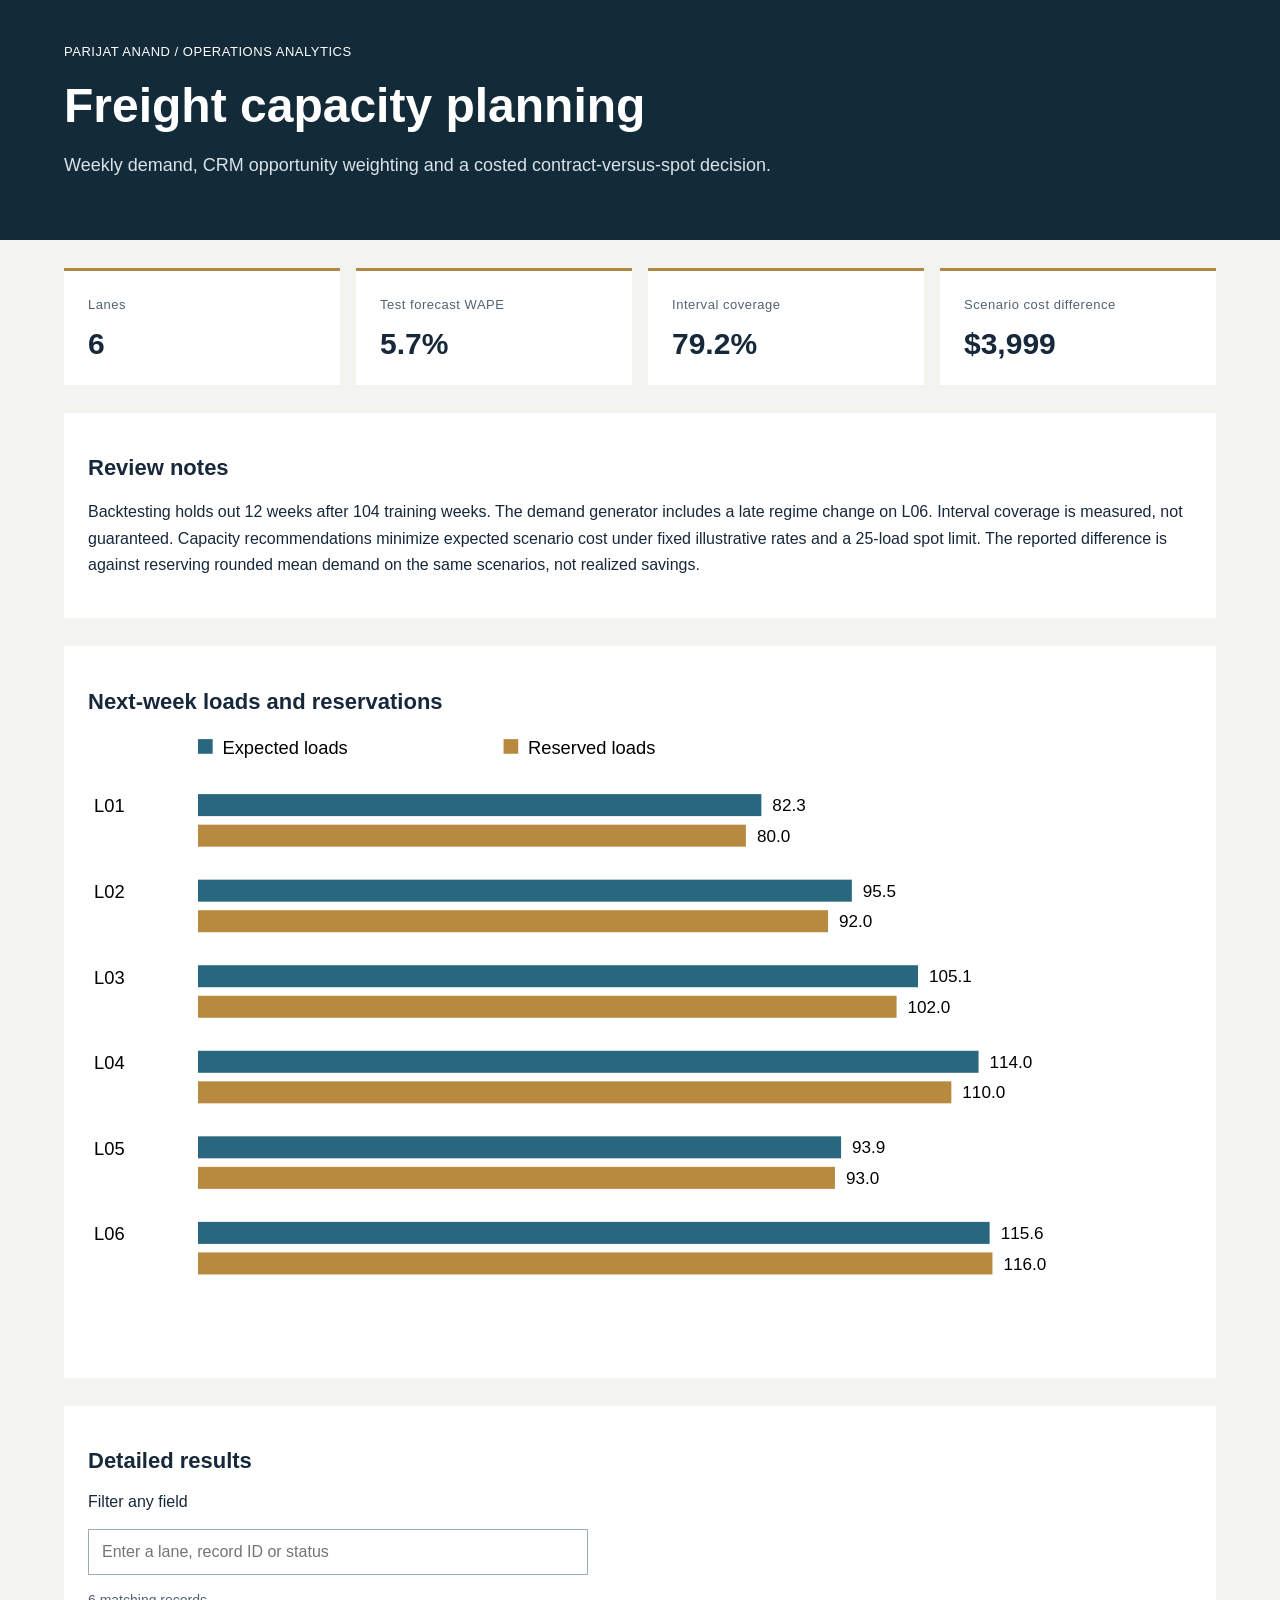
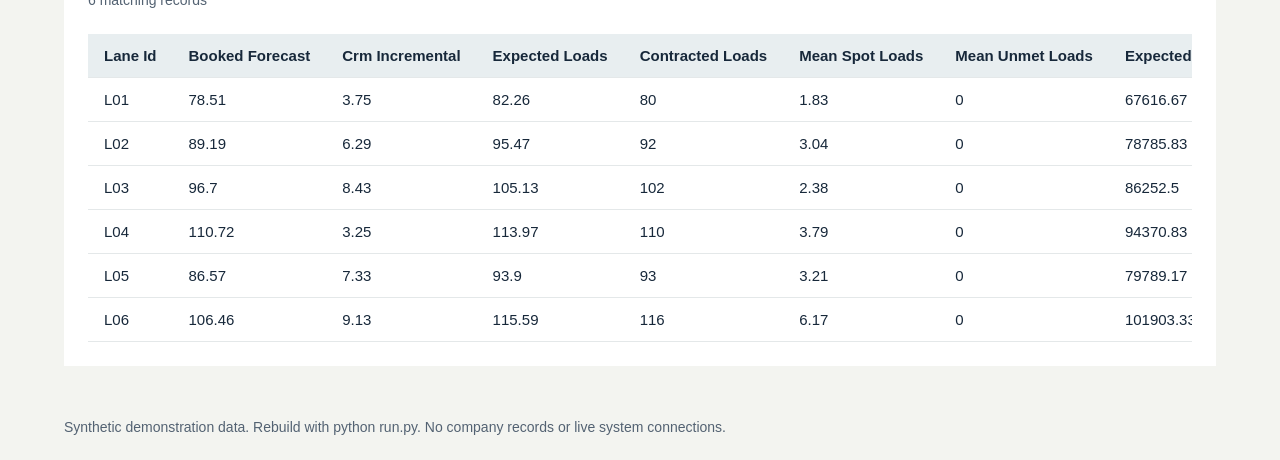
==== reports/capacity.html @ 83668354 "Publish professional portfolio with experience and selected analytics projects" ====
<!doctype html><html lang="en"><meta charset="utf-8"><meta name="viewport" content="width=device-width,initial-scale=1">
    <title>Freight capacity planning</title><style>
    :root{font-family:Arial,sans-serif;color:#17283a;background:#f3f4f0}*{box-sizing:border-box}body{margin:0}header{padding:42px 5vw;background:#132a39;color:#fff}header p{color:#d7e3e9;max-width:900px;line-height:1.6;font-size:18px}h1{font-size:clamp(30px,4vw,48px);margin:18px 0}small{font-size:13px;letter-spacing:.04em}main{padding:28px 5vw;max-width:1600px;margin:auto}.cards{display:grid;grid-template-columns:repeat(auto-fit,minmax(190px,1fr));gap:16px}article{background:white;padding:24px;border-top:3px solid #b28743}article small{color:#526273}strong{display:block;font-size:30px;margin-top:14px}section{margin-top:28px;background:white;padding:24px}h2{font-size:22px}p{line-height:1.65}input{padding:13px;font-size:16px;border:1px solid #9babb6;width:min(100%,500px)}.scroll{overflow:auto;margin-top:22px;max-height:560px}table{border-collapse:collapse;width:100%;font-size:15px}th{position:sticky;top:0;background:#e8eef0;text-align:left;text-transform:capitalize}td,th{padding:13px 16px;border-bottom:1px solid #e4e8e9;white-space:nowrap}tr:hover{background:#f7f4ed}footer{padding:25px 5vw;color:#536272;font-size:14px}.count{color:#536272;font-size:14px}</style>
    <header><small>PARIJAT ANAND / OPERATIONS ANALYTICS</small><h1>Freight capacity planning</h1><p>Weekly demand, CRM opportunity weighting and a costed contract-versus-spot decision.</p></header>
    <main><div class="cards"><article><small>Lanes</small><strong>6</strong></article><article><small>Test forecast WAPE</small><strong>5.7%</strong></article><article><small>Interval coverage</small><strong>79.2%</strong></article><article><small>Scenario cost difference</small><strong>$3,999</strong></article></div><section><h2>Review notes</h2><p>Backtesting holds out 12 weeks after 104 training weeks. The demand generator includes a late regime change on L06. Interval coverage is measured, not guaranteed. Capacity recommendations minimize expected scenario cost under fixed illustrative rates and a 25-load spot limit. The reported difference is against reserving rounded mean demand on the same scenarios, not realized savings.</p></section><section><h2>Next-week loads and reservations</h2><svg role="img" aria-label="Next-week loads and reservations" viewBox="0 0 900 505" style="width:100%;max-width:1100px"><rect x="90" y="5" width="12" height="12" fill="#28677d"/><text x="110" y="17" font-size="15">Expected loads</text><rect x="340" y="5" width="12" height="12" fill="#b78a40"/><text x="360" y="17" font-size="15">Reserved loads</text><text x="5" y="65" font-size="15">L01</text><rect x="90" y="50" width="460.94" height="18" fill="#28677d"/><text x="559.94" y="64" font-size="14">82.3</text><rect x="90" y="75" width="448.28" height="18" fill="#b78a40"/><text x="547.28" y="89" font-size="14">80.0</text><text x="5" y="135" font-size="15">L02</text><rect x="90" y="120" width="534.96" height="18" fill="#28677d"/><text x="633.96" y="134" font-size="14">95.5</text><rect x="90" y="145" width="515.52" height="18" fill="#b78a40"/><text x="614.52" y="159" font-size="14">92.0</text><text x="5" y="205" font-size="15">L03</text><rect x="90" y="190" width="589.09" height="18" fill="#28677d"/><text x="688.09" y="204" font-size="14">105.1</text><rect x="90" y="215" width="571.55" height="18" fill="#b78a40"/><text x="670.55" y="229" font-size="14">102.0</text><text x="5" y="275" font-size="15">L04</text><rect x="90" y="260" width="638.62" height="18" fill="#28677d"/><text x="737.62" y="274" font-size="14">114.0</text><rect x="90" y="285" width="616.38" height="18" fill="#b78a40"/><text x="715.38" y="299" font-size="14">110.0</text><text x="5" y="345" font-size="15">L05</text><rect x="90" y="330" width="526.16" height="18" fill="#28677d"/><text x="625.16" y="344" font-size="14">93.9</text><rect x="90" y="355" width="521.12" height="18" fill="#b78a40"/><text x="620.12" y="369" font-size="14">93.0</text><text x="5" y="415" font-size="15">L06</text><rect x="90" y="400" width="647.70" height="18" fill="#28677d"/><text x="746.70" y="414" font-size="14">115.6</text><rect x="90" y="425" width="650.00" height="18" fill="#b78a40"/><text x="749.00" y="439" font-size="14">116.0</text></svg></section><section><h2>Detailed results</h2><label for="filter">Filter any field</label><br><br><input id="filter" placeholder="Enter a lane, record ID or status"><p class="count" id="count"></p><div class="scroll"><table><thead><tr><th>lane id</th><th>booked forecast</th><th>crm incremental</th><th>expected loads</th><th>contracted loads</th><th>mean spot loads</th><th>mean unmet loads</th><th>expected cost usd</th><th>ceil demand cost usd</th></tr></thead><tbody id="rows"></tbody></table></div></section></main><footer>Synthetic demonstration data. Rebuild with python run.py. No company records or live system connections.</footer>
    <script>const data=[{"lane_id": "L01", "booked_forecast": 78.51, "crm_incremental": 3.75, "expected_loads": 82.26, "contracted_loads": 80, "mean_spot_loads": 1.83, "mean_unmet_loads": 0.0, "expected_cost_usd": 67616.67, "ceil_demand_cost_usd": 68655.83}, {"lane_id": "L02", "booked_forecast": 89.19, "crm_incremental": 6.29, "expected_loads": 95.47, "contracted_loads": 92, "mean_spot_loads": 3.04, "mean_unmet_loads": 0.0, "expected_cost_usd": 78785.83, "ceil_demand_cost_usd": 79820.0}, {"lane_id": "L03", "booked_forecast": 96.7, "crm_incremental": 8.43, "expected_loads": 105.13, "contracted_loads": 102, "mean_spot_loads": 2.38, "mean_unmet_loads": 0.0, "expected_cost_usd": 86252.5, "ceil_demand_cost_usd": 87332.5}, {"lane_id": "L04", "booked_forecast": 110.72, "crm_incremental": 3.25, "expected_loads": 113.97, "contracted_loads": 110, "mean_spot_loads": 3.79, "mean_unmet_loads": 0.0, "expected_cost_usd": 94370.83, "ceil_demand_cost_usd": 95038.33}, {"lane_id": "L05", "booked_forecast": 86.57, "crm_incremental": 7.33, "expected_loads": 93.9, "contracted_loads": 93, "mean_spot_loads": 3.21, "mean_unmet_loads": 0.0, "expected_cost_usd": 79789.17, "ceil_demand_cost_usd": 79967.5}, {"lane_id": "L06", "booked_forecast": 106.46, "crm_incremental": 9.13, "expected_loads": 115.59, "contracted_loads": 116, "mean_spot_loads": 6.17, "mean_unmet_loads": 0.0, "expected_cost_usd": 101903.33, "ceil_demand_cost_usd": 101903.33}],fields=["lane_id", "booked_forecast", "crm_incremental", "expected_loads", "contracted_loads", "mean_spot_loads", "mean_unmet_loads", "expected_cost_usd", "ceil_demand_cost_usd"];const body=document.getElementById('rows');function draw(){const q=document.getElementById('filter').value.toLowerCase();const filtered=data.filter(r=>Object.values(r).some(v=>String(v).toLowerCase().includes(q)));body.replaceChildren();for(const row of filtered.slice(0,500)){const tr=document.createElement('tr');for(const field of fields){const td=document.createElement('td');td.textContent=row[field];tr.appendChild(td)}body.appendChild(tr)}document.getElementById('count').textContent=filtered.length+' matching records'+(filtered.length>500?' (first 500 shown)':'')}document.getElementById('filter').addEventListener('input',draw);draw();</script></html>
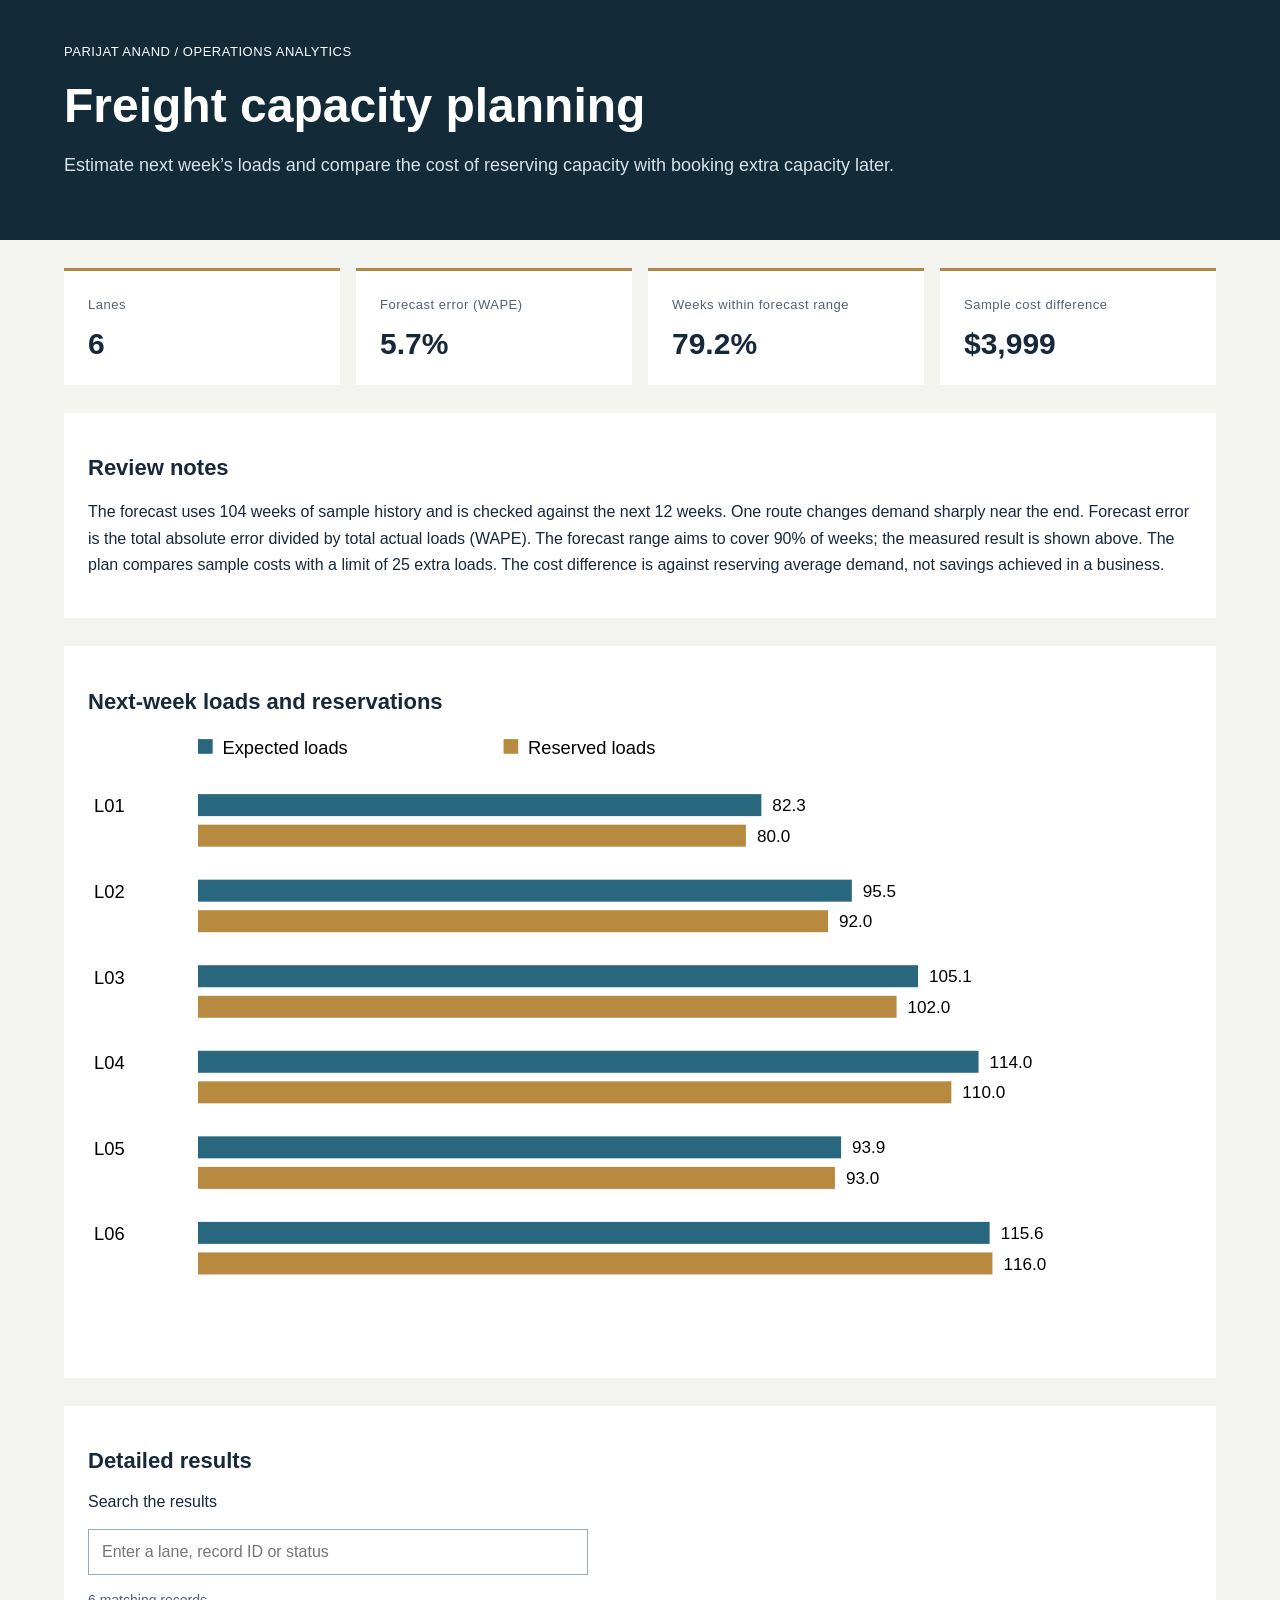
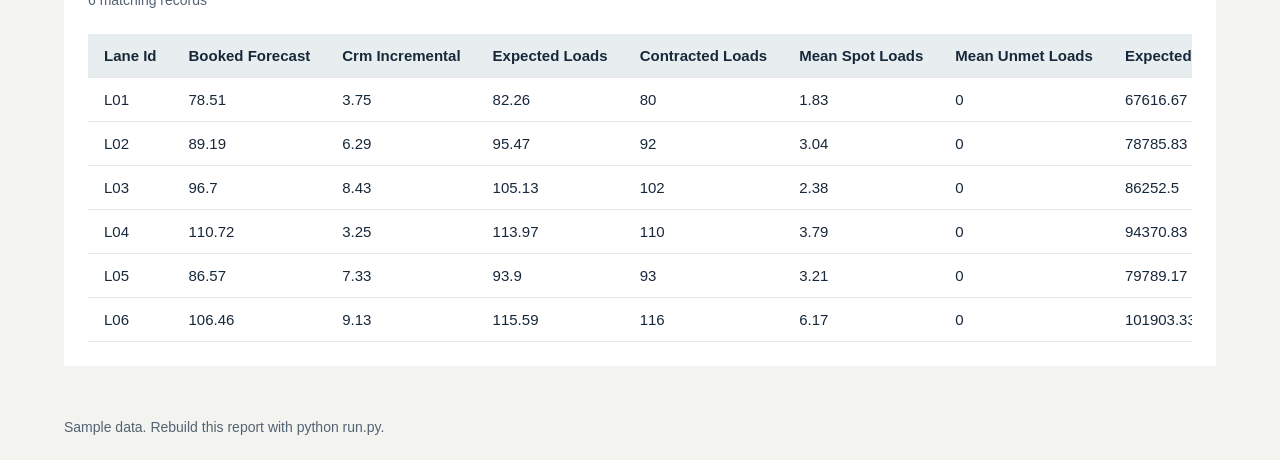
==== commit 0b6a777d: "Simplify project explanations and add report previews" ====
--- a/reports/capacity.html
+++ b/reports/capacity.html
@@ -1,6 +1,6 @@
 <!doctype html><html lang="en"><meta charset="utf-8"><meta name="viewport" content="width=device-width,initial-scale=1">
     <title>Freight capacity planning</title><style>
     :root{font-family:Arial,sans-serif;color:#17283a;background:#f3f4f0}*{box-sizing:border-box}body{margin:0}header{padding:42px 5vw;background:#132a39;color:#fff}header p{color:#d7e3e9;max-width:900px;line-height:1.6;font-size:18px}h1{font-size:clamp(30px,4vw,48px);margin:18px 0}small{font-size:13px;letter-spacing:.04em}main{padding:28px 5vw;max-width:1600px;margin:auto}.cards{display:grid;grid-template-columns:repeat(auto-fit,minmax(190px,1fr));gap:16px}article{background:white;padding:24px;border-top:3px solid #b28743}article small{color:#526273}strong{display:block;font-size:30px;margin-top:14px}section{margin-top:28px;background:white;padding:24px}h2{font-size:22px}p{line-height:1.65}input{padding:13px;font-size:16px;border:1px solid #9babb6;width:min(100%,500px)}.scroll{overflow:auto;margin-top:22px;max-height:560px}table{border-collapse:collapse;width:100%;font-size:15px}th{position:sticky;top:0;background:#e8eef0;text-align:left;text-transform:capitalize}td,th{padding:13px 16px;border-bottom:1px solid #e4e8e9;white-space:nowrap}tr:hover{background:#f7f4ed}footer{padding:25px 5vw;color:#536272;font-size:14px}.count{color:#536272;font-size:14px}</style>
-    <header><small>PARIJAT ANAND / OPERATIONS ANALYTICS</small><h1>Freight capacity planning</h1><p>Weekly demand, CRM opportunity weighting and a costed contract-versus-spot decision.</p></header>
-    <main><div class="cards"><article><small>Lanes</small><strong>6</strong></article><article><small>Test forecast WAPE</small><strong>5.7%</strong></article><article><small>Interval coverage</small><strong>79.2%</strong></article><article><small>Scenario cost difference</small><strong>$3,999</strong></article></div><section><h2>Review notes</h2><p>Backtesting holds out 12 weeks after 104 training weeks. The demand generator includes a late regime change on L06. Interval coverage is measured, not guaranteed. Capacity recommendations minimize expected scenario cost under fixed illustrative rates and a 25-load spot limit. The reported difference is against reserving rounded mean demand on the same scenarios, not realized savings.</p></section><section><h2>Next-week loads and reservations</h2><svg role="img" aria-label="Next-week loads and reservations" viewBox="0 0 900 505" style="width:100%;max-width:1100px"><rect x="90" y="5" width="12" height="12" fill="#28677d"/><text x="110" y="17" font-size="15">Expected loads</text><rect x="340" y="5" width="12" height="12" fill="#b78a40"/><text x="360" y="17" font-size="15">Reserved loads</text><text x="5" y="65" font-size="15">L01</text><rect x="90" y="50" width="460.94" height="18" fill="#28677d"/><text x="559.94" y="64" font-size="14">82.3</text><rect x="90" y="75" width="448.28" height="18" fill="#b78a40"/><text x="547.28" y="89" font-size="14">80.0</text><text x="5" y="135" font-size="15">L02</text><rect x="90" y="120" width="534.96" height="18" fill="#28677d"/><text x="633.96" y="134" font-size="14">95.5</text><rect x="90" y="145" width="515.52" height="18" fill="#b78a40"/><text x="614.52" y="159" font-size="14">92.0</text><text x="5" y="205" font-size="15">L03</text><rect x="90" y="190" width="589.09" height="18" fill="#28677d"/><text x="688.09" y="204" font-size="14">105.1</text><rect x="90" y="215" width="571.55" height="18" fill="#b78a40"/><text x="670.55" y="229" font-size="14">102.0</text><text x="5" y="275" font-size="15">L04</text><rect x="90" y="260" width="638.62" height="18" fill="#28677d"/><text x="737.62" y="274" font-size="14">114.0</text><rect x="90" y="285" width="616.38" height="18" fill="#b78a40"/><text x="715.38" y="299" font-size="14">110.0</text><text x="5" y="345" font-size="15">L05</text><rect x="90" y="330" width="526.16" height="18" fill="#28677d"/><text x="625.16" y="344" font-size="14">93.9</text><rect x="90" y="355" width="521.12" height="18" fill="#b78a40"/><text x="620.12" y="369" font-size="14">93.0</text><text x="5" y="415" font-size="15">L06</text><rect x="90" y="400" width="647.70" height="18" fill="#28677d"/><text x="746.70" y="414" font-size="14">115.6</text><rect x="90" y="425" width="650.00" height="18" fill="#b78a40"/><text x="749.00" y="439" font-size="14">116.0</text></svg></section><section><h2>Detailed results</h2><label for="filter">Filter any field</label><br><br><input id="filter" placeholder="Enter a lane, record ID or status"><p class="count" id="count"></p><div class="scroll"><table><thead><tr><th>lane id</th><th>booked forecast</th><th>crm incremental</th><th>expected loads</th><th>contracted loads</th><th>mean spot loads</th><th>mean unmet loads</th><th>expected cost usd</th><th>ceil demand cost usd</th></tr></thead><tbody id="rows"></tbody></table></div></section></main><footer>Synthetic demonstration data. Rebuild with python run.py. No company records or live system connections.</footer>
+    <header><small>PARIJAT ANAND / OPERATIONS ANALYTICS</small><h1>Freight capacity planning</h1><p>Estimate next week’s loads and compare the cost of reserving capacity with booking extra capacity later.</p></header>
+    <main><div class="cards"><article><small>Lanes</small><strong>6</strong></article><article><small>Forecast error (WAPE)</small><strong>5.7%</strong></article><article><small>Weeks within forecast range</small><strong>79.2%</strong></article><article><small>Sample cost difference</small><strong>$3,999</strong></article></div><section><h2>Review notes</h2><p>The forecast uses 104 weeks of sample history and is checked against the next 12 weeks. One route changes demand sharply near the end. Forecast error is the total absolute error divided by total actual loads (WAPE). The forecast range aims to cover 90% of weeks; the measured result is shown above. The plan compares sample costs with a limit of 25 extra loads. The cost difference is against reserving average demand, not savings achieved in a business.</p></section><section><h2>Next-week loads and reservations</h2><svg role="img" aria-label="Next-week loads and reservations" viewBox="0 0 900 505" style="width:100%;max-width:1100px"><rect x="90" y="5" width="12" height="12" fill="#28677d"/><text x="110" y="17" font-size="15">Expected loads</text><rect x="340" y="5" width="12" height="12" fill="#b78a40"/><text x="360" y="17" font-size="15">Reserved loads</text><text x="5" y="65" font-size="15">L01</text><rect x="90" y="50" width="460.94" height="18" fill="#28677d"/><text x="559.94" y="64" font-size="14">82.3</text><rect x="90" y="75" width="448.28" height="18" fill="#b78a40"/><text x="547.28" y="89" font-size="14">80.0</text><text x="5" y="135" font-size="15">L02</text><rect x="90" y="120" width="534.96" height="18" fill="#28677d"/><text x="633.96" y="134" font-size="14">95.5</text><rect x="90" y="145" width="515.52" height="18" fill="#b78a40"/><text x="614.52" y="159" font-size="14">92.0</text><text x="5" y="205" font-size="15">L03</text><rect x="90" y="190" width="589.09" height="18" fill="#28677d"/><text x="688.09" y="204" font-size="14">105.1</text><rect x="90" y="215" width="571.55" height="18" fill="#b78a40"/><text x="670.55" y="229" font-size="14">102.0</text><text x="5" y="275" font-size="15">L04</text><rect x="90" y="260" width="638.62" height="18" fill="#28677d"/><text x="737.62" y="274" font-size="14">114.0</text><rect x="90" y="285" width="616.38" height="18" fill="#b78a40"/><text x="715.38" y="299" font-size="14">110.0</text><text x="5" y="345" font-size="15">L05</text><rect x="90" y="330" width="526.16" height="18" fill="#28677d"/><text x="625.16" y="344" font-size="14">93.9</text><rect x="90" y="355" width="521.12" height="18" fill="#b78a40"/><text x="620.12" y="369" font-size="14">93.0</text><text x="5" y="415" font-size="15">L06</text><rect x="90" y="400" width="647.70" height="18" fill="#28677d"/><text x="746.70" y="414" font-size="14">115.6</text><rect x="90" y="425" width="650.00" height="18" fill="#b78a40"/><text x="749.00" y="439" font-size="14">116.0</text></svg></section><section><h2>Detailed results</h2><label for="filter">Search the results</label><br><br><input id="filter" placeholder="Enter a lane, record ID or status"><p class="count" id="count"></p><div class="scroll"><table><thead><tr><th>lane id</th><th>booked forecast</th><th>crm incremental</th><th>expected loads</th><th>contracted loads</th><th>mean spot loads</th><th>mean unmet loads</th><th>expected cost usd</th><th>ceil demand cost usd</th></tr></thead><tbody id="rows"></tbody></table></div></section></main><footer>Sample data. Rebuild this report with python run.py.</footer>
     <script>const data=[{"lane_id": "L01", "booked_forecast": 78.51, "crm_incremental": 3.75, "expected_loads": 82.26, "contracted_loads": 80, "mean_spot_loads": 1.83, "mean_unmet_loads": 0.0, "expected_cost_usd": 67616.67, "ceil_demand_cost_usd": 68655.83}, {"lane_id": "L02", "booked_forecast": 89.19, "crm_incremental": 6.29, "expected_loads": 95.47, "contracted_loads": 92, "mean_spot_loads": 3.04, "mean_unmet_loads": 0.0, "expected_cost_usd": 78785.83, "ceil_demand_cost_usd": 79820.0}, {"lane_id": "L03", "booked_forecast": 96.7, "crm_incremental": 8.43, "expected_loads": 105.13, "contracted_loads": 102, "mean_spot_loads": 2.38, "mean_unmet_loads": 0.0, "expected_cost_usd": 86252.5, "ceil_demand_cost_usd": 87332.5}, {"lane_id": "L04", "booked_forecast": 110.72, "crm_incremental": 3.25, "expected_loads": 113.97, "contracted_loads": 110, "mean_spot_loads": 3.79, "mean_unmet_loads": 0.0, "expected_cost_usd": 94370.83, "ceil_demand_cost_usd": 95038.33}, {"lane_id": "L05", "booked_forecast": 86.57, "crm_incremental": 7.33, "expected_loads": 93.9, "contracted_loads": 93, "mean_spot_loads": 3.21, "mean_unmet_loads": 0.0, "expected_cost_usd": 79789.17, "ceil_demand_cost_usd": 79967.5}, {"lane_id": "L06", "booked_forecast": 106.46, "crm_incremental": 9.13, "expected_loads": 115.59, "contracted_loads": 116, "mean_spot_loads": 6.17, "mean_unmet_loads": 0.0, "expected_cost_usd": 101903.33, "ceil_demand_cost_usd": 101903.33}],fields=["lane_id", "booked_forecast", "crm_incremental", "expected_loads", "contracted_loads", "mean_spot_loads", "mean_unmet_loads", "expected_cost_usd", "ceil_demand_cost_usd"];const body=document.getElementById('rows');function draw(){const q=document.getElementById('filter').value.toLowerCase();const filtered=data.filter(r=>Object.values(r).some(v=>String(v).toLowerCase().includes(q)));body.replaceChildren();for(const row of filtered.slice(0,500)){const tr=document.createElement('tr');for(const field of fields){const td=document.createElement('td');td.textContent=row[field];tr.appendChild(td)}body.appendChild(tr)}document.getElementById('count').textContent=filtered.length+' matching records'+(filtered.length>500?' (first 500 shown)':'')}document.getElementById('filter').addEventListener('input',draw);draw();</script></html>
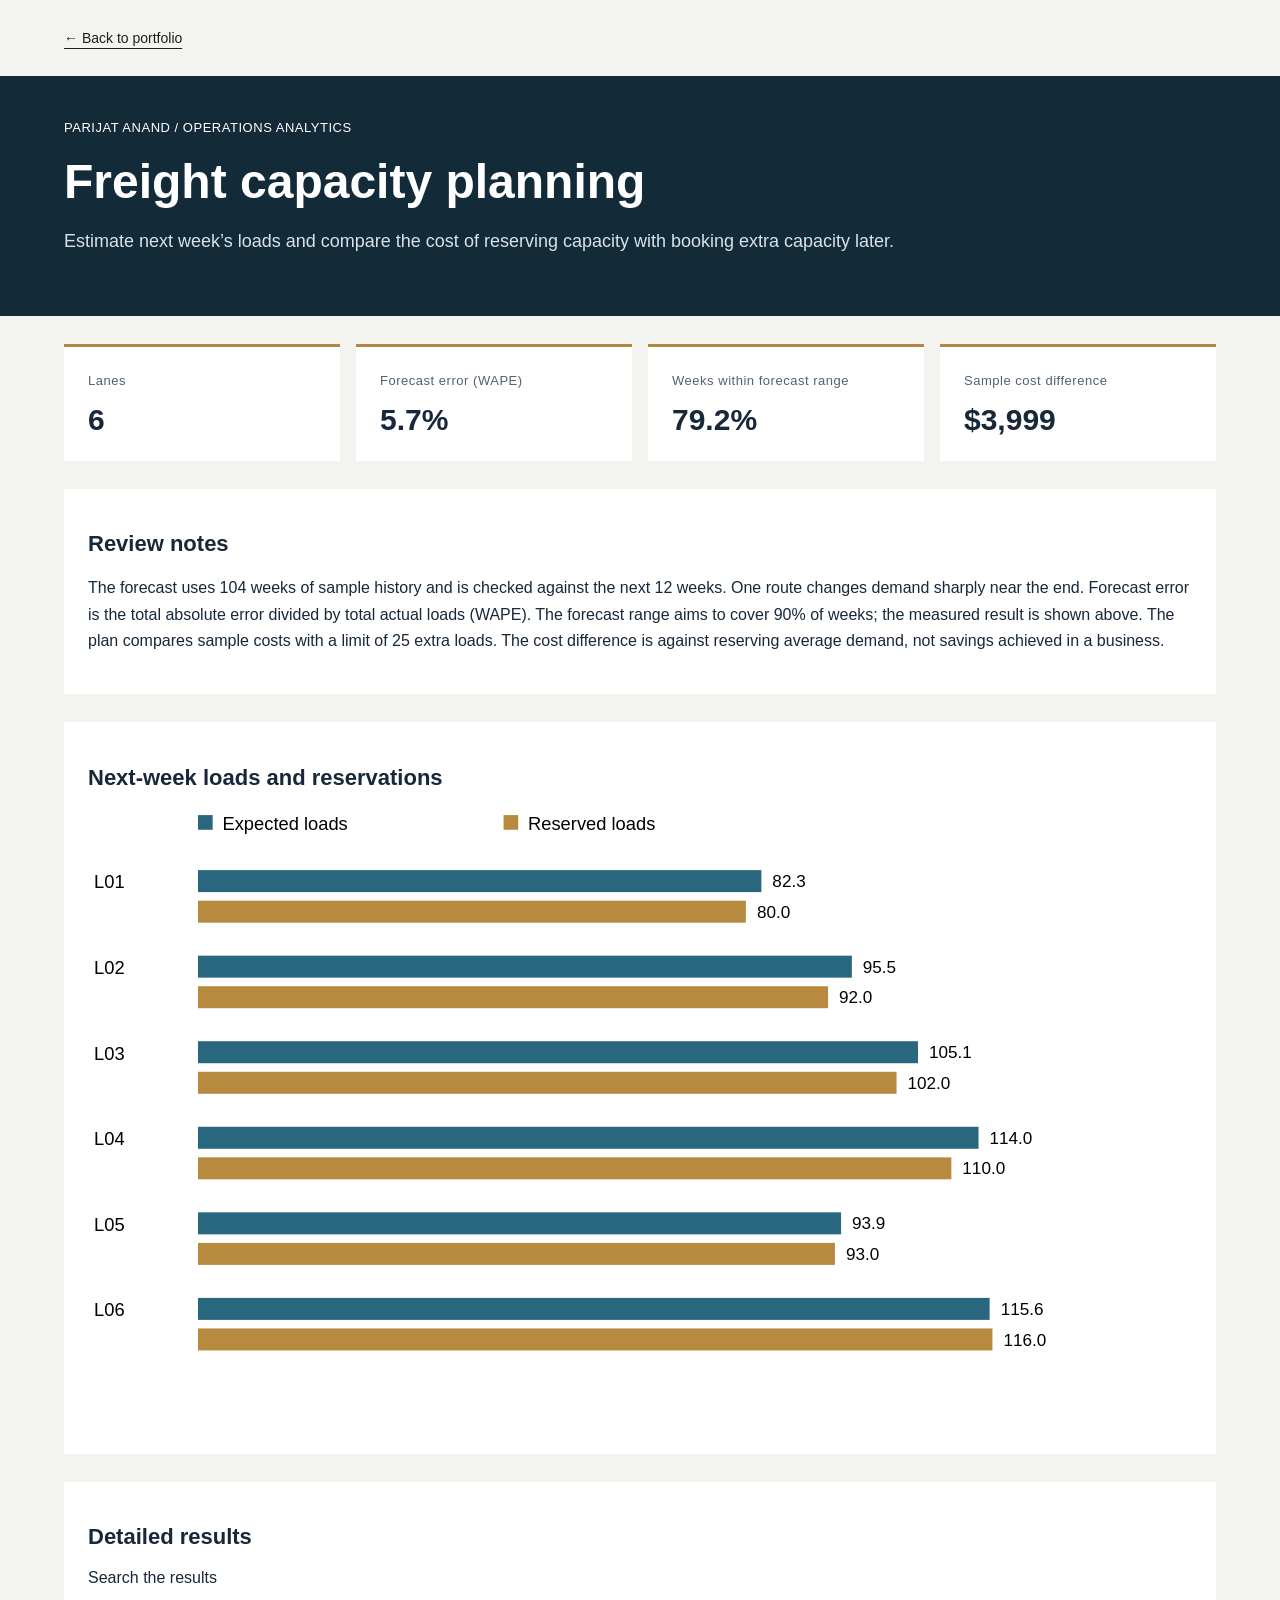
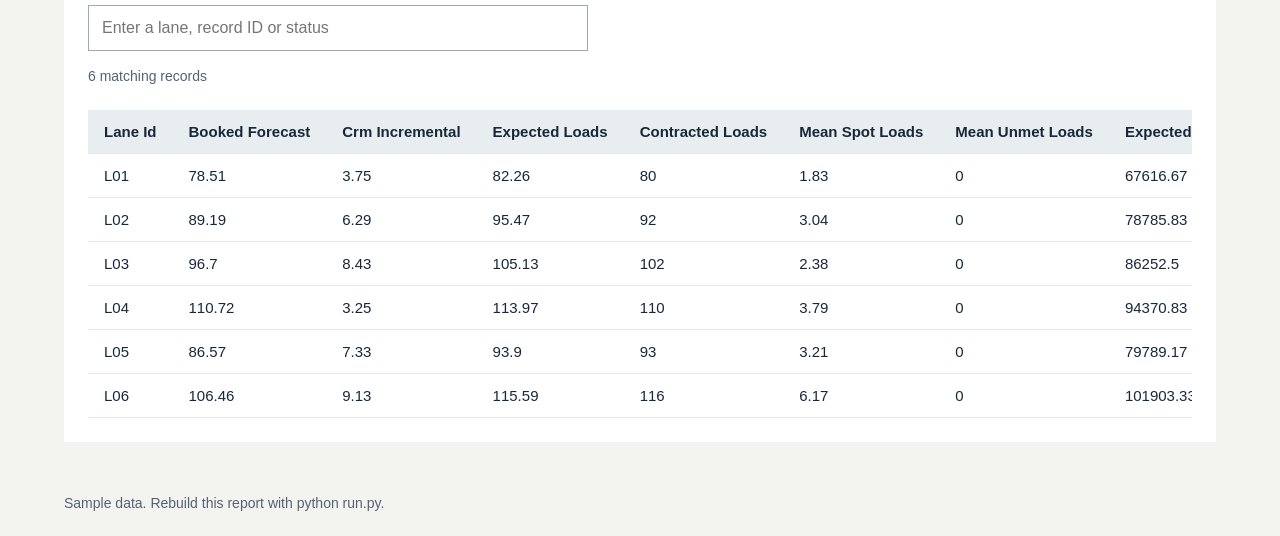
==== commit e2578d7f: "Add cinematic intro, magnetic controls, pointer previews and navigation" ====
--- a/reports/capacity.html
+++ b/reports/capacity.html
@@ -1,6 +1,9 @@
 <!doctype html><html lang="en"><meta charset="utf-8"><meta name="viewport" content="width=device-width,initial-scale=1">
     <title>Freight capacity planning</title><style>
     :root{font-family:Arial,sans-serif;color:#17283a;background:#f3f4f0}*{box-sizing:border-box}body{margin:0}header{padding:42px 5vw;background:#132a39;color:#fff}header p{color:#d7e3e9;max-width:900px;line-height:1.6;font-size:18px}h1{font-size:clamp(30px,4vw,48px);margin:18px 0}small{font-size:13px;letter-spacing:.04em}main{padding:28px 5vw;max-width:1600px;margin:auto}.cards{display:grid;grid-template-columns:repeat(auto-fit,minmax(190px,1fr));gap:16px}article{background:white;padding:24px;border-top:3px solid #b28743}article small{color:#526273}strong{display:block;font-size:30px;margin-top:14px}section{margin-top:28px;background:white;padding:24px}h2{font-size:22px}p{line-height:1.65}input{padding:13px;font-size:16px;border:1px solid #9babb6;width:min(100%,500px)}.scroll{overflow:auto;margin-top:22px;max-height:560px}table{border-collapse:collapse;width:100%;font-size:15px}th{position:sticky;top:0;background:#e8eef0;text-align:left;text-transform:capitalize}td,th{padding:13px 16px;border-bottom:1px solid #e4e8e9;white-space:nowrap}tr:hover{background:#f7f4ed}footer{padding:25px 5vw;color:#536272;font-size:14px}.count{color:#536272;font-size:14px}</style>
-    <header><small>PARIJAT ANAND / OPERATIONS ANALYTICS</small><h1>Freight capacity planning</h1><p>Estimate next week’s loads and compare the cost of reserving capacity with booking extra capacity later.</p></header>
+    <style>
+.portfolio-return{display:inline-block;margin:20px 5%;padding:10px 0;font:14px Arial,sans-serif;color:#1c1d20;text-decoration:underline;text-underline-offset:5px}.portfolio-return:focus-visible{outline:2px solid #455ce9;outline-offset:6px}
+@media(prefers-reduced-motion:no-preference){body{animation:report-arrival 1s cubic-bezier(.16,1,.3,1) both}@keyframes report-arrival{from{opacity:0;transform:translateY(45px)}to{opacity:1;transform:none}}}
+</style><body><a class="portfolio-return" href="../index.html#projects">← Back to portfolio</a><header><small>PARIJAT ANAND / OPERATIONS ANALYTICS</small><h1>Freight capacity planning</h1><p>Estimate next week’s loads and compare the cost of reserving capacity with booking extra capacity later.</p></header>
     <main><div class="cards"><article><small>Lanes</small><strong>6</strong></article><article><small>Forecast error (WAPE)</small><strong>5.7%</strong></article><article><small>Weeks within forecast range</small><strong>79.2%</strong></article><article><small>Sample cost difference</small><strong>$3,999</strong></article></div><section><h2>Review notes</h2><p>The forecast uses 104 weeks of sample history and is checked against the next 12 weeks. One route changes demand sharply near the end. Forecast error is the total absolute error divided by total actual loads (WAPE). The forecast range aims to cover 90% of weeks; the measured result is shown above. The plan compares sample costs with a limit of 25 extra loads. The cost difference is against reserving average demand, not savings achieved in a business.</p></section><section><h2>Next-week loads and reservations</h2><svg role="img" aria-label="Next-week loads and reservations" viewBox="0 0 900 505" style="width:100%;max-width:1100px"><rect x="90" y="5" width="12" height="12" fill="#28677d"/><text x="110" y="17" font-size="15">Expected loads</text><rect x="340" y="5" width="12" height="12" fill="#b78a40"/><text x="360" y="17" font-size="15">Reserved loads</text><text x="5" y="65" font-size="15">L01</text><rect x="90" y="50" width="460.94" height="18" fill="#28677d"/><text x="559.94" y="64" font-size="14">82.3</text><rect x="90" y="75" width="448.28" height="18" fill="#b78a40"/><text x="547.28" y="89" font-size="14">80.0</text><text x="5" y="135" font-size="15">L02</text><rect x="90" y="120" width="534.96" height="18" fill="#28677d"/><text x="633.96" y="134" font-size="14">95.5</text><rect x="90" y="145" width="515.52" height="18" fill="#b78a40"/><text x="614.52" y="159" font-size="14">92.0</text><text x="5" y="205" font-size="15">L03</text><rect x="90" y="190" width="589.09" height="18" fill="#28677d"/><text x="688.09" y="204" font-size="14">105.1</text><rect x="90" y="215" width="571.55" height="18" fill="#b78a40"/><text x="670.55" y="229" font-size="14">102.0</text><text x="5" y="275" font-size="15">L04</text><rect x="90" y="260" width="638.62" height="18" fill="#28677d"/><text x="737.62" y="274" font-size="14">114.0</text><rect x="90" y="285" width="616.38" height="18" fill="#b78a40"/><text x="715.38" y="299" font-size="14">110.0</text><text x="5" y="345" font-size="15">L05</text><rect x="90" y="330" width="526.16" height="18" fill="#28677d"/><text x="625.16" y="344" font-size="14">93.9</text><rect x="90" y="355" width="521.12" height="18" fill="#b78a40"/><text x="620.12" y="369" font-size="14">93.0</text><text x="5" y="415" font-size="15">L06</text><rect x="90" y="400" width="647.70" height="18" fill="#28677d"/><text x="746.70" y="414" font-size="14">115.6</text><rect x="90" y="425" width="650.00" height="18" fill="#b78a40"/><text x="749.00" y="439" font-size="14">116.0</text></svg></section><section><h2>Detailed results</h2><label for="filter">Search the results</label><br><br><input id="filter" placeholder="Enter a lane, record ID or status"><p class="count" id="count"></p><div class="scroll"><table><thead><tr><th>lane id</th><th>booked forecast</th><th>crm incremental</th><th>expected loads</th><th>contracted loads</th><th>mean spot loads</th><th>mean unmet loads</th><th>expected cost usd</th><th>ceil demand cost usd</th></tr></thead><tbody id="rows"></tbody></table></div></section></main><footer>Sample data. Rebuild this report with python run.py.</footer>
-    <script>const data=[{"lane_id": "L01", "booked_forecast": 78.51, "crm_incremental": 3.75, "expected_loads": 82.26, "contracted_loads": 80, "mean_spot_loads": 1.83, "mean_unmet_loads": 0.0, "expected_cost_usd": 67616.67, "ceil_demand_cost_usd": 68655.83}, {"lane_id": "L02", "booked_forecast": 89.19, "crm_incremental": 6.29, "expected_loads": 95.47, "contracted_loads": 92, "mean_spot_loads": 3.04, "mean_unmet_loads": 0.0, "expected_cost_usd": 78785.83, "ceil_demand_cost_usd": 79820.0}, {"lane_id": "L03", "booked_forecast": 96.7, "crm_incremental": 8.43, "expected_loads": 105.13, "contracted_loads": 102, "mean_spot_loads": 2.38, "mean_unmet_loads": 0.0, "expected_cost_usd": 86252.5, "ceil_demand_cost_usd": 87332.5}, {"lane_id": "L04", "booked_forecast": 110.72, "crm_incremental": 3.25, "expected_loads": 113.97, "contracted_loads": 110, "mean_spot_loads": 3.79, "mean_unmet_loads": 0.0, "expected_cost_usd": 94370.83, "ceil_demand_cost_usd": 95038.33}, {"lane_id": "L05", "booked_forecast": 86.57, "crm_incremental": 7.33, "expected_loads": 93.9, "contracted_loads": 93, "mean_spot_loads": 3.21, "mean_unmet_loads": 0.0, "expected_cost_usd": 79789.17, "ceil_demand_cost_usd": 79967.5}, {"lane_id": "L06", "booked_forecast": 106.46, "crm_incremental": 9.13, "expected_loads": 115.59, "contracted_loads": 116, "mean_spot_loads": 6.17, "mean_unmet_loads": 0.0, "expected_cost_usd": 101903.33, "ceil_demand_cost_usd": 101903.33}],fields=["lane_id", "booked_forecast", "crm_incremental", "expected_loads", "contracted_loads", "mean_spot_loads", "mean_unmet_loads", "expected_cost_usd", "ceil_demand_cost_usd"];const body=document.getElementById('rows');function draw(){const q=document.getElementById('filter').value.toLowerCase();const filtered=data.filter(r=>Object.values(r).some(v=>String(v).toLowerCase().includes(q)));body.replaceChildren();for(const row of filtered.slice(0,500)){const tr=document.createElement('tr');for(const field of fields){const td=document.createElement('td');td.textContent=row[field];tr.appendChild(td)}body.appendChild(tr)}document.getElementById('count').textContent=filtered.length+' matching records'+(filtered.length>500?' (first 500 shown)':'')}document.getElementById('filter').addEventListener('input',draw);draw();</script></html>+    <script>const data=[{"lane_id": "L01", "booked_forecast": 78.51, "crm_incremental": 3.75, "expected_loads": 82.26, "contracted_loads": 80, "mean_spot_loads": 1.83, "mean_unmet_loads": 0.0, "expected_cost_usd": 67616.67, "ceil_demand_cost_usd": 68655.83}, {"lane_id": "L02", "booked_forecast": 89.19, "crm_incremental": 6.29, "expected_loads": 95.47, "contracted_loads": 92, "mean_spot_loads": 3.04, "mean_unmet_loads": 0.0, "expected_cost_usd": 78785.83, "ceil_demand_cost_usd": 79820.0}, {"lane_id": "L03", "booked_forecast": 96.7, "crm_incremental": 8.43, "expected_loads": 105.13, "contracted_loads": 102, "mean_spot_loads": 2.38, "mean_unmet_loads": 0.0, "expected_cost_usd": 86252.5, "ceil_demand_cost_usd": 87332.5}, {"lane_id": "L04", "booked_forecast": 110.72, "crm_incremental": 3.25, "expected_loads": 113.97, "contracted_loads": 110, "mean_spot_loads": 3.79, "mean_unmet_loads": 0.0, "expected_cost_usd": 94370.83, "ceil_demand_cost_usd": 95038.33}, {"lane_id": "L05", "booked_forecast": 86.57, "crm_incremental": 7.33, "expected_loads": 93.9, "contracted_loads": 93, "mean_spot_loads": 3.21, "mean_unmet_loads": 0.0, "expected_cost_usd": 79789.17, "ceil_demand_cost_usd": 79967.5}, {"lane_id": "L06", "booked_forecast": 106.46, "crm_incremental": 9.13, "expected_loads": 115.59, "contracted_loads": 116, "mean_spot_loads": 6.17, "mean_unmet_loads": 0.0, "expected_cost_usd": 101903.33, "ceil_demand_cost_usd": 101903.33}],fields=["lane_id", "booked_forecast", "crm_incremental", "expected_loads", "contracted_loads", "mean_spot_loads", "mean_unmet_loads", "expected_cost_usd", "ceil_demand_cost_usd"];const body=document.getElementById('rows');function draw(){const q=document.getElementById('filter').value.toLowerCase();const filtered=data.filter(r=>Object.values(r).some(v=>String(v).toLowerCase().includes(q)));body.replaceChildren();for(const row of filtered.slice(0,500)){const tr=document.createElement('tr');for(const field of fields){const td=document.createElement('td');td.textContent=row[field];tr.appendChild(td)}body.appendChild(tr)}document.getElementById('count').textContent=filtered.length+' matching records'+(filtered.length>500?' (first 500 shown)':'')}document.getElementById('filter').addEventListener('input',draw);draw();</script></body></html>
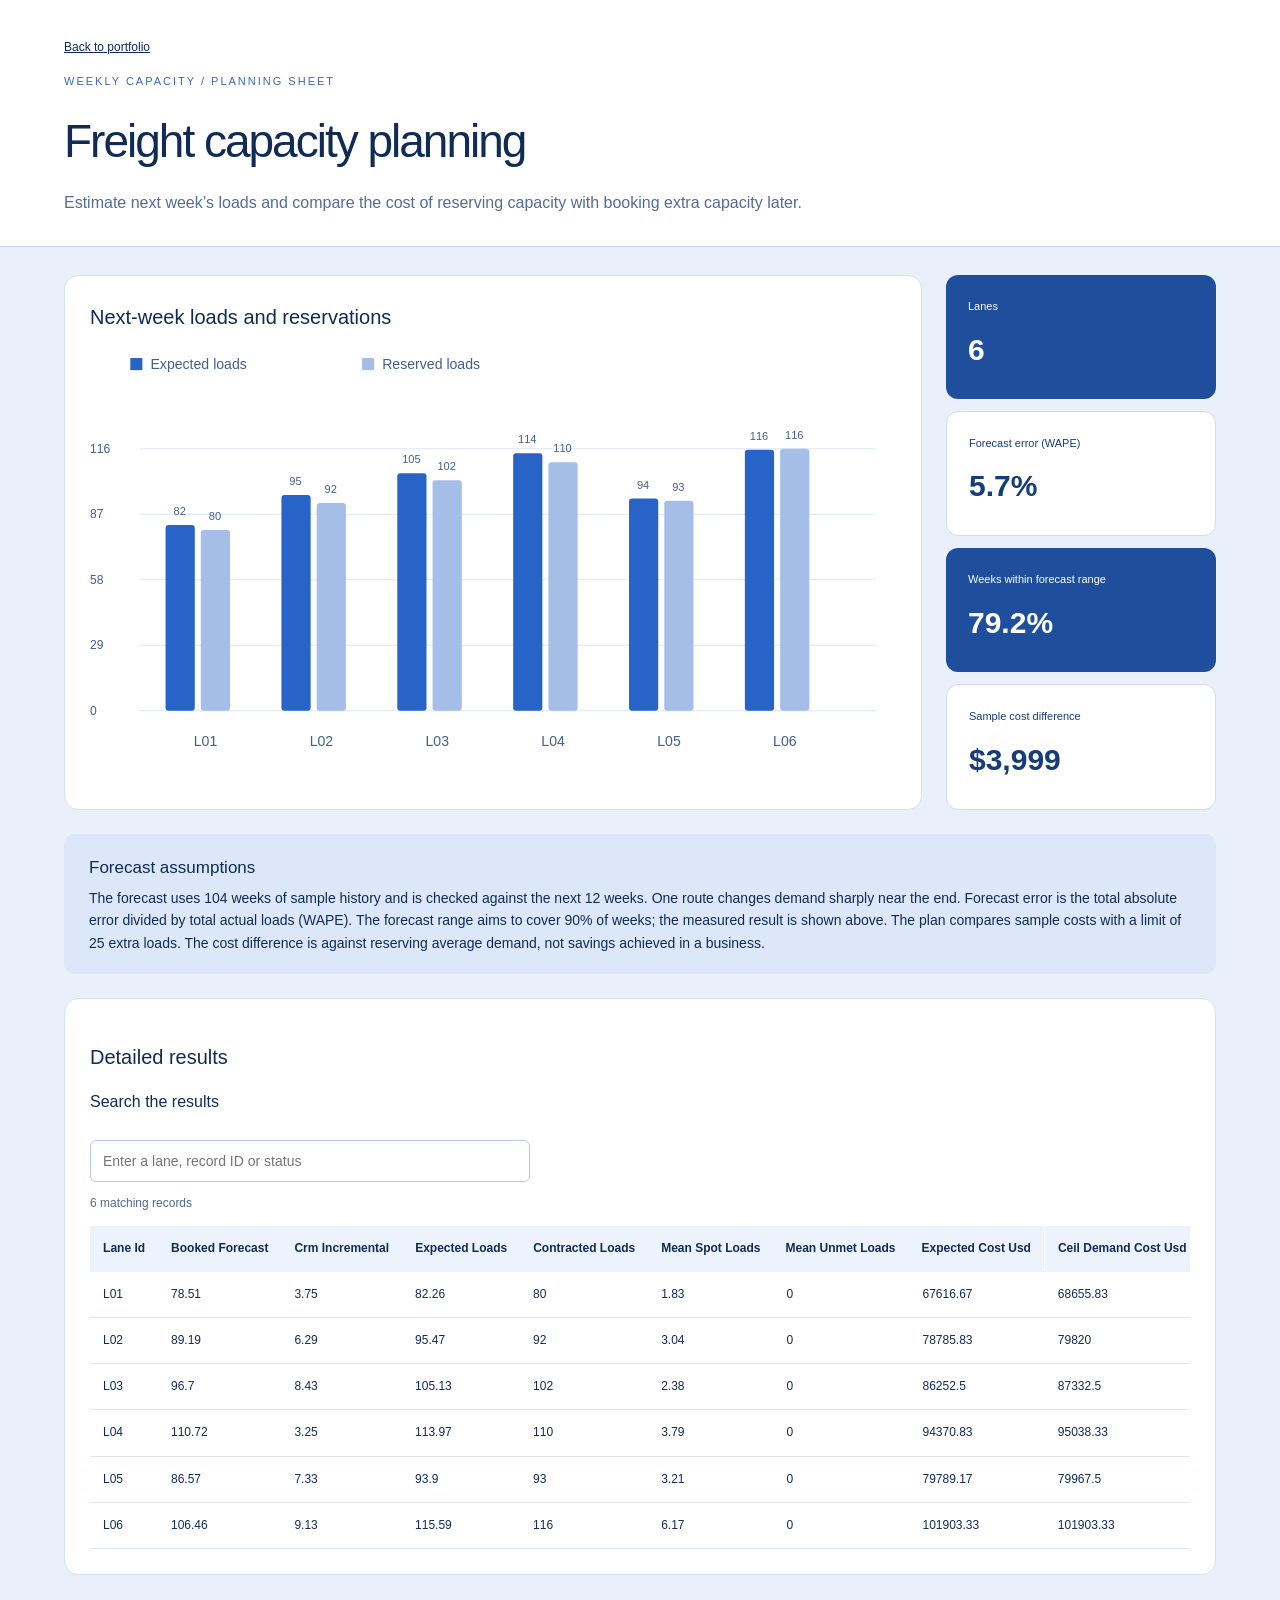
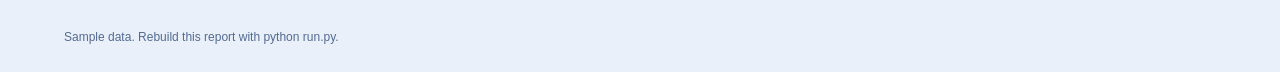
==== commit 5da8e000: "Publish distinct report previews and updated resume" ====
--- a/reports/capacity.html
+++ b/reports/capacity.html
@@ -1,9 +1,5 @@
 <!doctype html><html lang="en"><meta charset="utf-8"><meta name="viewport" content="width=device-width,initial-scale=1">
-    <title>Freight capacity planning</title><style>
-    :root{font-family:Arial,sans-serif;color:#17283a;background:#f3f4f0}*{box-sizing:border-box}body{margin:0}header{padding:42px 5vw;background:#132a39;color:#fff}header p{color:#d7e3e9;max-width:900px;line-height:1.6;font-size:18px}h1{font-size:clamp(30px,4vw,48px);margin:18px 0}small{font-size:13px;letter-spacing:.04em}main{padding:28px 5vw;max-width:1600px;margin:auto}.cards{display:grid;grid-template-columns:repeat(auto-fit,minmax(190px,1fr));gap:16px}article{background:white;padding:24px;border-top:3px solid #b28743}article small{color:#526273}strong{display:block;font-size:30px;margin-top:14px}section{margin-top:28px;background:white;padding:24px}h2{font-size:22px}p{line-height:1.65}input{padding:13px;font-size:16px;border:1px solid #9babb6;width:min(100%,500px)}.scroll{overflow:auto;margin-top:22px;max-height:560px}table{border-collapse:collapse;width:100%;font-size:15px}th{position:sticky;top:0;background:#e8eef0;text-align:left;text-transform:capitalize}td,th{padding:13px 16px;border-bottom:1px solid #e4e8e9;white-space:nowrap}tr:hover{background:#f7f4ed}footer{padding:25px 5vw;color:#536272;font-size:14px}.count{color:#536272;font-size:14px}</style>
-    <style>
-.portfolio-return{display:inline-block;margin:20px 5%;padding:10px 0;font:14px Arial,sans-serif;color:#1c1d20;text-decoration:underline;text-underline-offset:5px}.portfolio-return:focus-visible{outline:2px solid #455ce9;outline-offset:6px}
-@media(prefers-reduced-motion:no-preference){body{animation:report-arrival 1s cubic-bezier(.16,1,.3,1) both}@keyframes report-arrival{from{opacity:0;transform:translateY(45px)}to{opacity:1;transform:none}}}
-</style><body><a class="portfolio-return" href="../index.html#projects">← Back to portfolio</a><header><small>PARIJAT ANAND / OPERATIONS ANALYTICS</small><h1>Freight capacity planning</h1><p>Estimate next week’s loads and compare the cost of reserving capacity with booking extra capacity later.</p></header>
-    <main><div class="cards"><article><small>Lanes</small><strong>6</strong></article><article><small>Forecast error (WAPE)</small><strong>5.7%</strong></article><article><small>Weeks within forecast range</small><strong>79.2%</strong></article><article><small>Sample cost difference</small><strong>$3,999</strong></article></div><section><h2>Review notes</h2><p>The forecast uses 104 weeks of sample history and is checked against the next 12 weeks. One route changes demand sharply near the end. Forecast error is the total absolute error divided by total actual loads (WAPE). The forecast range aims to cover 90% of weeks; the measured result is shown above. The plan compares sample costs with a limit of 25 extra loads. The cost difference is against reserving average demand, not savings achieved in a business.</p></section><section><h2>Next-week loads and reservations</h2><svg role="img" aria-label="Next-week loads and reservations" viewBox="0 0 900 505" style="width:100%;max-width:1100px"><rect x="90" y="5" width="12" height="12" fill="#28677d"/><text x="110" y="17" font-size="15">Expected loads</text><rect x="340" y="5" width="12" height="12" fill="#b78a40"/><text x="360" y="17" font-size="15">Reserved loads</text><text x="5" y="65" font-size="15">L01</text><rect x="90" y="50" width="460.94" height="18" fill="#28677d"/><text x="559.94" y="64" font-size="14">82.3</text><rect x="90" y="75" width="448.28" height="18" fill="#b78a40"/><text x="547.28" y="89" font-size="14">80.0</text><text x="5" y="135" font-size="15">L02</text><rect x="90" y="120" width="534.96" height="18" fill="#28677d"/><text x="633.96" y="134" font-size="14">95.5</text><rect x="90" y="145" width="515.52" height="18" fill="#b78a40"/><text x="614.52" y="159" font-size="14">92.0</text><text x="5" y="205" font-size="15">L03</text><rect x="90" y="190" width="589.09" height="18" fill="#28677d"/><text x="688.09" y="204" font-size="14">105.1</text><rect x="90" y="215" width="571.55" height="18" fill="#b78a40"/><text x="670.55" y="229" font-size="14">102.0</text><text x="5" y="275" font-size="15">L04</text><rect x="90" y="260" width="638.62" height="18" fill="#28677d"/><text x="737.62" y="274" font-size="14">114.0</text><rect x="90" y="285" width="616.38" height="18" fill="#b78a40"/><text x="715.38" y="299" font-size="14">110.0</text><text x="5" y="345" font-size="15">L05</text><rect x="90" y="330" width="526.16" height="18" fill="#28677d"/><text x="625.16" y="344" font-size="14">93.9</text><rect x="90" y="355" width="521.12" height="18" fill="#b78a40"/><text x="620.12" y="369" font-size="14">93.0</text><text x="5" y="415" font-size="15">L06</text><rect x="90" y="400" width="647.70" height="18" fill="#28677d"/><text x="746.70" y="414" font-size="14">115.6</text><rect x="90" y="425" width="650.00" height="18" fill="#b78a40"/><text x="749.00" y="439" font-size="14">116.0</text></svg></section><section><h2>Detailed results</h2><label for="filter">Search the results</label><br><br><input id="filter" placeholder="Enter a lane, record ID or status"><p class="count" id="count"></p><div class="scroll"><table><thead><tr><th>lane id</th><th>booked forecast</th><th>crm incremental</th><th>expected loads</th><th>contracted loads</th><th>mean spot loads</th><th>mean unmet loads</th><th>expected cost usd</th><th>ceil demand cost usd</th></tr></thead><tbody id="rows"></tbody></table></div></section></main><footer>Sample data. Rebuild this report with python run.py.</footer>
-    <script>const data=[{"lane_id": "L01", "booked_forecast": 78.51, "crm_incremental": 3.75, "expected_loads": 82.26, "contracted_loads": 80, "mean_spot_loads": 1.83, "mean_unmet_loads": 0.0, "expected_cost_usd": 67616.67, "ceil_demand_cost_usd": 68655.83}, {"lane_id": "L02", "booked_forecast": 89.19, "crm_incremental": 6.29, "expected_loads": 95.47, "contracted_loads": 92, "mean_spot_loads": 3.04, "mean_unmet_loads": 0.0, "expected_cost_usd": 78785.83, "ceil_demand_cost_usd": 79820.0}, {"lane_id": "L03", "booked_forecast": 96.7, "crm_incremental": 8.43, "expected_loads": 105.13, "contracted_loads": 102, "mean_spot_loads": 2.38, "mean_unmet_loads": 0.0, "expected_cost_usd": 86252.5, "ceil_demand_cost_usd": 87332.5}, {"lane_id": "L04", "booked_forecast": 110.72, "crm_incremental": 3.25, "expected_loads": 113.97, "contracted_loads": 110, "mean_spot_loads": 3.79, "mean_unmet_loads": 0.0, "expected_cost_usd": 94370.83, "ceil_demand_cost_usd": 95038.33}, {"lane_id": "L05", "booked_forecast": 86.57, "crm_incremental": 7.33, "expected_loads": 93.9, "contracted_loads": 93, "mean_spot_loads": 3.21, "mean_unmet_loads": 0.0, "expected_cost_usd": 79789.17, "ceil_demand_cost_usd": 79967.5}, {"lane_id": "L06", "booked_forecast": 106.46, "crm_incremental": 9.13, "expected_loads": 115.59, "contracted_loads": 116, "mean_spot_loads": 6.17, "mean_unmet_loads": 0.0, "expected_cost_usd": 101903.33, "ceil_demand_cost_usd": 101903.33}],fields=["lane_id", "booked_forecast", "crm_incremental", "expected_loads", "contracted_loads", "mean_spot_loads", "mean_unmet_loads", "expected_cost_usd", "ceil_demand_cost_usd"];const body=document.getElementById('rows');function draw(){const q=document.getElementById('filter').value.toLowerCase();const filtered=data.filter(r=>Object.values(r).some(v=>String(v).toLowerCase().includes(q)));body.replaceChildren();for(const row of filtered.slice(0,500)){const tr=document.createElement('tr');for(const field of fields){const td=document.createElement('td');td.textContent=row[field];tr.appendChild(td)}body.appendChild(tr)}document.getElementById('count').textContent=filtered.length+' matching records'+(filtered.length>500?' (first 500 shown)':'')}document.getElementById('filter').addEventListener('input',draw);draw();</script></body></html>+    <title>Freight capacity planning</title><style>*{box-sizing:border-box}body{margin:0;background:#eaf0fa;color:#112b55;font:16px/1.6 Arial,sans-serif}header{padding:38px 5vw 30px;background:#fff;border-bottom:1px solid #ccd8ec}header small{font-size:11px;letter-spacing:2px;color:#3d67b6}h1{font-size:46px;font-weight:400;letter-spacing:-2px;margin:12px 0}header p{max-width:850px;margin:0;color:#556c90}main{max-width:1500px;padding:28px 5vw;margin:auto}.planning{display:grid;grid-template-columns:minmax(0,1fr) 270px;gap:24px}.chart-panel{background:white;padding:25px;border:1px solid #d6e0ef;border-radius:14px}.chart-panel h2{font-size:20px;margin:0 0 20px}.cards{display:grid;gap:12px}.cards article{border-radius:12px;background:#1e4e9c;padding:17px 22px;color:#fff}.cards article:nth-child(even){background:white;color:#173d78;border:1px solid #cedbf0}.cards small{font-size:11px}.cards strong{display:block;font-size:30px;margin-top:8px}.notes{margin:24px 0;background:#dce7fa;padding:20px 25px;font-size:14px;border-radius:10px}.notes h2{font-size:17px;margin:0 0 6px}.notes p{margin:0}.results{background:white;padding:25px;border-radius:14px;border:1px solid #d6e0ef}h2{font-size:20px;font-weight:500}input{border:1px solid #b6c9e8;border-radius:6px;padding:12px;font-size:14px;width:min(440px,100%)}.scroll{overflow:auto;max-height:520px}table{border-collapse:collapse;width:100%;font-size:12px}td,th{padding:13px;border-bottom:1px solid #dde6f3;text-align:left;white-space:nowrap}th{background:#edf3fc;position:sticky;top:0;text-transform:capitalize}tr:hover{background:#f4f7fc}.count,footer{font-size:12px;color:#536b91}footer{padding:25px 5vw}svg text{fill:#435f8b}a{color:inherit}@media(max-width:800px){.planning{grid-template-columns:1fr}.cards{grid-template-columns:1fr 1fr}.chart-panel{padding:16px}h1{font-size:34px}.cards strong{font-size:26px}}</style>
+    <header><a style="display:block;grid-column:1/-1;font-size:12px;margin-bottom:10px" href="../index.html#projects">Back to portfolio</a><small>WEEKLY CAPACITY / PLANNING SHEET</small><h1>Freight capacity planning</h1><p>Estimate next week’s loads and compare the cost of reserving capacity with booking extra capacity later.</p></header>
+    <main><div class="planning"><section class="chart-panel"><h2>Next-week loads and reservations</h2><svg role="img" aria-label="Next-week loads and reservations" viewBox="0 0 800 420" style="width:100%"><rect x="40" y="5" width="12" height="12" fill="#2864c7"/><text x="60" y="16" font-size="14">Expected loads</text><rect x="270" y="5" width="12" height="12" fill="#a5bee7"/><text x="290" y="16" font-size="14">Reserved loads</text><line x1="50" y1="355" x2="780" y2="355" stroke="#dce6f5"/><text x="0" y="359" font-size="12">0</text><line x1="50" y1="290" x2="780" y2="290" stroke="#dce6f5"/><text x="0" y="294" font-size="12">29</text><line x1="50" y1="225" x2="780" y2="225" stroke="#dce6f5"/><text x="0" y="229" font-size="12">58</text><line x1="50" y1="160" x2="780" y2="160" stroke="#dce6f5"/><text x="0" y="164" font-size="12">87</text><line x1="50" y1="95" x2="780" y2="95" stroke="#dce6f5"/><text x="0" y="99" font-size="12">116</text><text x="103" y="390" font-size="14">L01</text><rect x="75" y="170.62" width="29" height="184.38" rx="3" fill="#2864c7"/><text x="89" y="160.62" text-anchor="middle" font-size="11">82</text><rect x="110" y="175.69" width="29" height="179.31" rx="3" fill="#a5bee7"/><text x="124" y="165.69" text-anchor="middle" font-size="11">80</text><text x="218" y="390" font-size="14">L02</text><rect x="190" y="141.02" width="29" height="213.98" rx="3" fill="#2864c7"/><text x="204" y="131.02" text-anchor="middle" font-size="11">95</text><rect x="225" y="148.79" width="29" height="206.21" rx="3" fill="#a5bee7"/><text x="239" y="138.79" text-anchor="middle" font-size="11">92</text><text x="333" y="390" font-size="14">L03</text><rect x="305" y="119.36" width="29" height="235.64" rx="3" fill="#2864c7"/><text x="319" y="109.36" text-anchor="middle" font-size="11">105</text><rect x="340" y="126.38" width="29" height="228.62" rx="3" fill="#a5bee7"/><text x="354" y="116.38" text-anchor="middle" font-size="11">102</text><text x="448" y="390" font-size="14">L04</text><rect x="420" y="99.55" width="29" height="255.45" rx="3" fill="#2864c7"/><text x="434" y="89.55" text-anchor="middle" font-size="11">114</text><rect x="455" y="108.45" width="29" height="246.55" rx="3" fill="#a5bee7"/><text x="469" y="98.45" text-anchor="middle" font-size="11">110</text><text x="563" y="390" font-size="14">L05</text><rect x="535" y="144.53" width="29" height="210.47" rx="3" fill="#2864c7"/><text x="549" y="134.53" text-anchor="middle" font-size="11">94</text><rect x="570" y="146.55" width="29" height="208.45" rx="3" fill="#a5bee7"/><text x="584" y="136.55" text-anchor="middle" font-size="11">93</text><text x="678" y="390" font-size="14">L06</text><rect x="650" y="95.92" width="29" height="259.08" rx="3" fill="#2864c7"/><text x="664" y="85.92" text-anchor="middle" font-size="11">116</text><rect x="685" y="95.00" width="29" height="260.00" rx="3" fill="#a5bee7"/><text x="699" y="85.00" text-anchor="middle" font-size="11">116</text></svg></section><div class="cards"><article><small>Lanes</small><strong>6</strong></article><article><small>Forecast error (WAPE)</small><strong>5.7%</strong></article><article><small>Weeks within forecast range</small><strong>79.2%</strong></article><article><small>Sample cost difference</small><strong>$3,999</strong></article></div></div><section class="notes"><h2>Forecast assumptions</h2><p>The forecast uses 104 weeks of sample history and is checked against the next 12 weeks. One route changes demand sharply near the end. Forecast error is the total absolute error divided by total actual loads (WAPE). The forecast range aims to cover 90% of weeks; the measured result is shown above. The plan compares sample costs with a limit of 25 extra loads. The cost difference is against reserving average demand, not savings achieved in a business.</p></section><section class="results"><h2>Detailed results</h2><label for="filter">Search the results</label><br><br><input id="filter" placeholder="Enter a lane, record ID or status"><p class="count" id="count"></p><div class="scroll"><table><thead><tr><th>lane id</th><th>booked forecast</th><th>crm incremental</th><th>expected loads</th><th>contracted loads</th><th>mean spot loads</th><th>mean unmet loads</th><th>expected cost usd</th><th>ceil demand cost usd</th></tr></thead><tbody id="rows"></tbody></table></div></section></main><footer>Sample data. Rebuild this report with python run.py.</footer>
+    <script>const data=[{"lane_id": "L01", "booked_forecast": 78.51, "crm_incremental": 3.75, "expected_loads": 82.26, "contracted_loads": 80, "mean_spot_loads": 1.83, "mean_unmet_loads": 0.0, "expected_cost_usd": 67616.67, "ceil_demand_cost_usd": 68655.83}, {"lane_id": "L02", "booked_forecast": 89.19, "crm_incremental": 6.29, "expected_loads": 95.47, "contracted_loads": 92, "mean_spot_loads": 3.04, "mean_unmet_loads": 0.0, "expected_cost_usd": 78785.83, "ceil_demand_cost_usd": 79820.0}, {"lane_id": "L03", "booked_forecast": 96.7, "crm_incremental": 8.43, "expected_loads": 105.13, "contracted_loads": 102, "mean_spot_loads": 2.38, "mean_unmet_loads": 0.0, "expected_cost_usd": 86252.5, "ceil_demand_cost_usd": 87332.5}, {"lane_id": "L04", "booked_forecast": 110.72, "crm_incremental": 3.25, "expected_loads": 113.97, "contracted_loads": 110, "mean_spot_loads": 3.79, "mean_unmet_loads": 0.0, "expected_cost_usd": 94370.83, "ceil_demand_cost_usd": 95038.33}, {"lane_id": "L05", "booked_forecast": 86.57, "crm_incremental": 7.33, "expected_loads": 93.9, "contracted_loads": 93, "mean_spot_loads": 3.21, "mean_unmet_loads": 0.0, "expected_cost_usd": 79789.17, "ceil_demand_cost_usd": 79967.5}, {"lane_id": "L06", "booked_forecast": 106.46, "crm_incremental": 9.13, "expected_loads": 115.59, "contracted_loads": 116, "mean_spot_loads": 6.17, "mean_unmet_loads": 0.0, "expected_cost_usd": 101903.33, "ceil_demand_cost_usd": 101903.33}],fields=["lane_id", "booked_forecast", "crm_incremental", "expected_loads", "contracted_loads", "mean_spot_loads", "mean_unmet_loads", "expected_cost_usd", "ceil_demand_cost_usd"];const body=document.getElementById('rows');function draw(){const q=document.getElementById('filter').value.toLowerCase();const filtered=data.filter(r=>Object.values(r).some(v=>String(v).toLowerCase().includes(q)));body.replaceChildren();for(const row of filtered.slice(0,500)){const tr=document.createElement('tr');for(const field of fields){const td=document.createElement('td');td.textContent=row[field];tr.appendChild(td)}body.appendChild(tr)}document.getElementById('count').textContent=filtered.length+' matching records'+(filtered.length>500?' (first 500 shown)':'')}document.getElementById('filter').addEventListener('input',draw);draw();</script></html>
